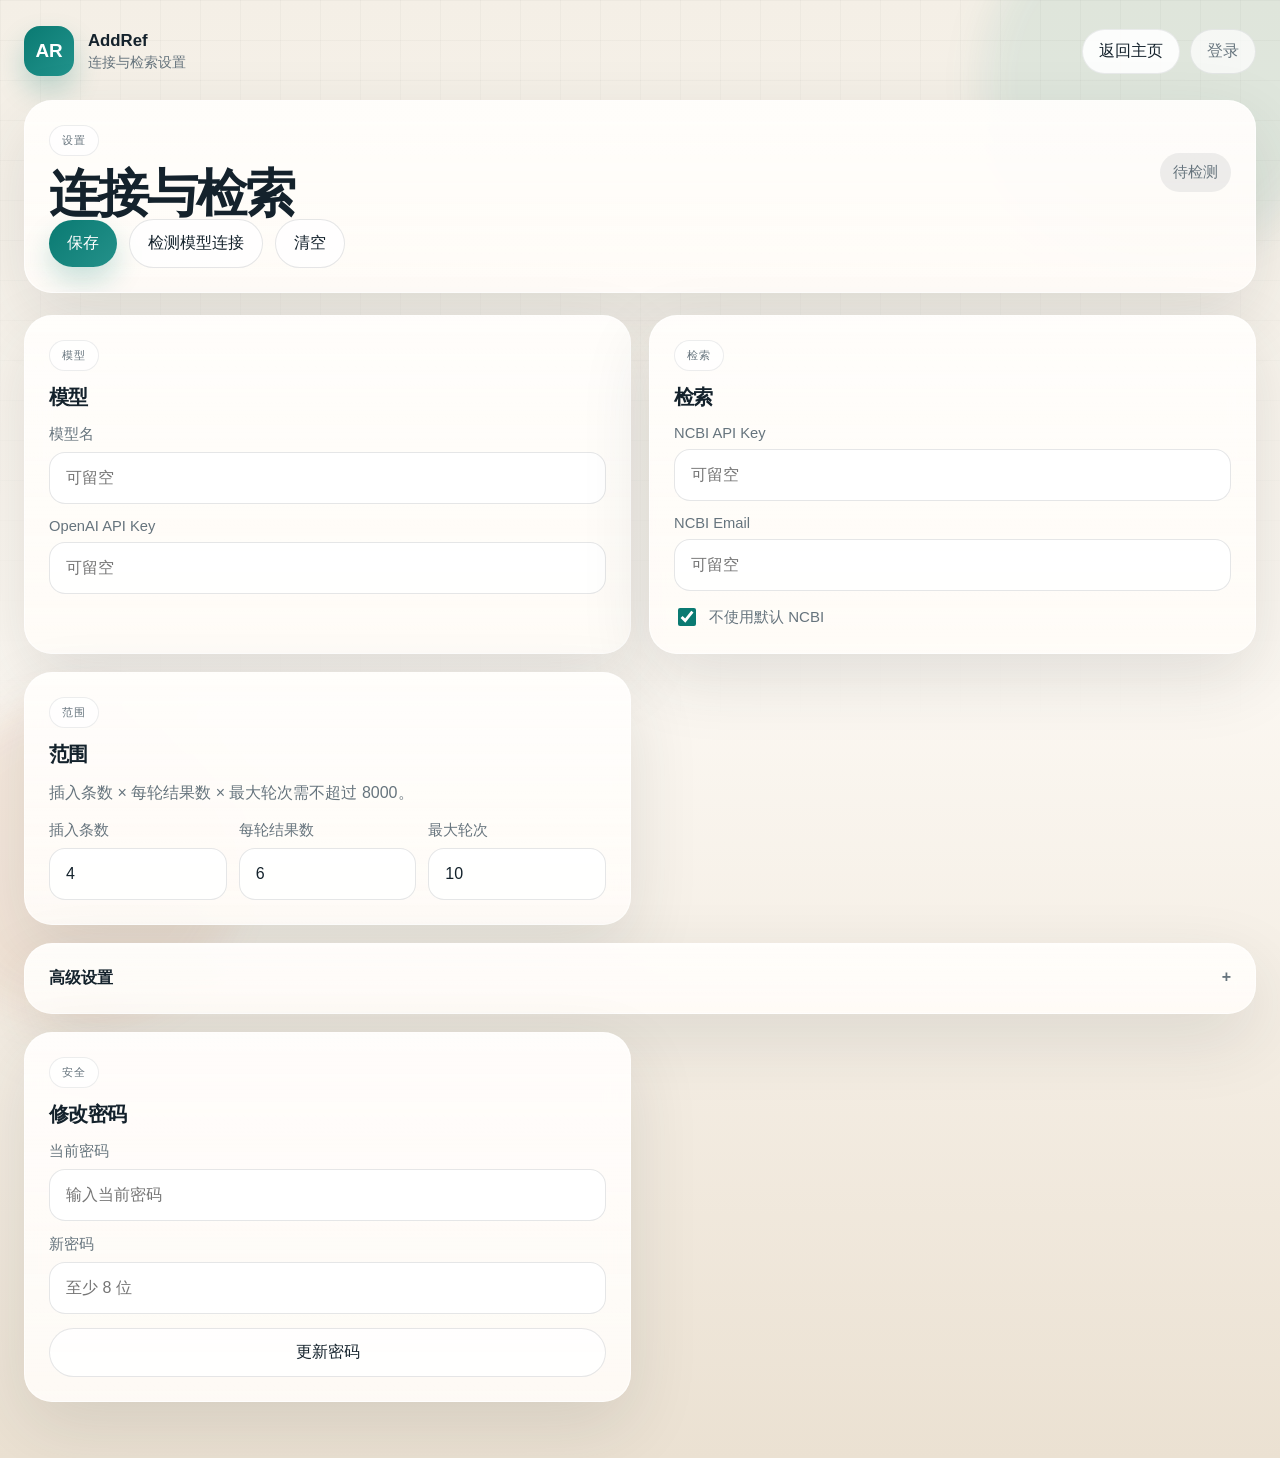
==== static/settings.html @ 5327ff35 "Initial public release" ====
<!DOCTYPE html>
<html lang="zh-CN">
<head>
  <meta charset="UTF-8">
  <meta name="viewport" content="width=device-width, initial-scale=1.0">
  <title>AddRef | Settings</title>
  <link rel="stylesheet" href="/static/styles.css">
</head>
<body class="app-settings">
  <div class="canvas canvas-grid" aria-hidden="true"></div>
  <div class="canvas canvas-glow-a" aria-hidden="true"></div>
  <div class="canvas canvas-glow-b" aria-hidden="true"></div>

  <header class="site-header">
    <a class="brand-mark" href="/">
      <span class="brand-box">AR</span>
      <span class="brand-copy">
        <strong>AddRef</strong>
        <small>连接与检索设置</small>
      </span>
    </a>
    <nav class="site-nav">
      <a class="nav-link nav-link-strong" href="/">返回主页</a>
      <span class="nav-user hidden" id="session-email"></span>
      <a class="nav-link" href="/auth" id="auth-link">登录</a>
      <button type="button" class="nav-link nav-button hidden" id="logout-button">退出</button>
    </nav>
  </header>

  <main class="settings-page-shell">
    <section class="panel settings-header-panel">
      <div class="settings-header-main">
        <div>
          <span class="section-kicker">设置</span>
          <h1>连接与检索</h1>
        </div>
        <div class="status-badge" id="test-status">待检测</div>
      </div>
      <div class="action-row">
        <button type="button" class="primary-button" id="save-settings">保存</button>
        <button type="button" class="ghost-button" id="test-model">检测模型连接</button>
        <button type="button" class="ghost-button" id="clear-settings">清空</button>
      </div>
      <div class="message-strip" id="settings-message"></div>
    </section>

    <section class="settings-grid">
      <article class="panel settings-card">
        <div class="panel-head compact-head">
          <div>
            <span class="section-kicker">模型</span>
            <h2>模型</h2>
          </div>
        </div>
        <div class="settings-fields">
          <label class="field">
            <span>模型名</span>
            <input id="model" type="text" placeholder="可留空">
          </label>
          <label class="field">
            <span>OpenAI API Key</span>
            <input id="openai-key" type="password" placeholder="可留空">
          </label>
        </div>
      </article>

      <article class="panel settings-card">
        <div class="panel-head compact-head">
          <div>
            <span class="section-kicker">检索</span>
            <h2>检索</h2>
          </div>
        </div>
        <div class="settings-fields">
          <label class="field">
            <span>NCBI API Key</span>
            <input id="ncbi-key" type="password" placeholder="可留空">
          </label>
          <label class="field">
            <span>NCBI Email</span>
            <input id="ncbi-email" type="email" placeholder="可留空">
          </label>
          <label class="toggle-line">
            <input id="disable-default-ncbi" type="checkbox">
            <span>不使用默认 NCBI</span>
          </label>
        </div>
      </article>

      <article class="panel settings-card">
        <div class="panel-head compact-head">
          <div>
            <span class="section-kicker">范围</span>
            <h2>范围</h2>
          </div>
        </div>
        <p class="panel-copy">插入条数 × 每轮结果数 × 最大轮次需不超过 8000。</p>
        <div class="numeric-grid">
          <label class="field">
            <span>插入条数</span>
            <input id="max-targets" type="number" min="1" max="80" value="4">
          </label>
          <label class="field">
            <span>每轮结果数</span>
            <input id="results-per-query" type="number" min="3" max="20" value="6">
          </label>
          <label class="field">
            <span>最大轮次</span>
            <input id="max-attempts" type="number" min="1" max="20" value="10">
          </label>
        </div>
      </article>

      <article class="panel settings-card advanced-card">
        <details class="advanced-panel">
          <summary>高级设置</summary>
          <div class="settings-fields top-gap">
            <label class="field">
              <span>Base URL</span>
              <input id="base-url" type="url" placeholder="可留空">
            </label>
            <label class="field">
              <span>API Mode</span>
              <select id="api-mode">
                <option value="auto">自动优先 chat/completions</option>
                <option value="chat_completions">v1/chat/completions</option>
                <option value="responses">v1/responses</option>
              </select>
            </label>
          </div>
          </details>
        </article>

      <article class="panel settings-card">
        <div class="panel-head compact-head">
          <div>
            <span class="section-kicker">安全</span>
            <h2>修改密码</h2>
          </div>
        </div>
        <div class="settings-fields">
          <label class="field">
            <span>当前密码</span>
            <input id="current-password" type="password" placeholder="输入当前密码">
          </label>
          <label class="field">
            <span>新密码</span>
            <input id="new-password" type="password" placeholder="至少 8 位">
          </label>
          <button type="button" class="ghost-button" id="change-password">更新密码</button>
        </div>
      </article>
    </section>
  </main>

  <script src="/static/config-store.js"></script>
  <script src="/static/session-client.js"></script>
  <script src="/static/settings.js"></script>
</body>
</html>
---- static/styles.css ----
:root {
  --bg: #f4efe6;
  --bg-deep: #ebe1d2;
  --surface: rgba(255, 251, 246, 0.9);
  --surface-strong: rgba(255, 255, 255, 0.96);
  --ink: #14222c;
  --ink-soft: #66747d;
  --line: rgba(20, 34, 44, 0.11);
  --line-strong: rgba(20, 34, 44, 0.18);
  --accent: #0a7a72;
  --accent-deep: #085c56;
  --accent-soft: rgba(10, 122, 114, 0.1);
  --warm: #cb7446;
  --warm-soft: rgba(203, 116, 70, 0.13);
  --shadow: 0 24px 70px rgba(41, 46, 52, 0.12);
  --radius-xl: 28px;
  --radius-lg: 22px;
  --radius-md: 16px;
}

* {
  box-sizing: border-box;
}

html,
body {
  margin: 0;
  min-height: 100%;
}

body {
  font-family: "IBM Plex Sans SC", "Avenir Next", "Segoe UI Variable", "PingFang SC", sans-serif;
  color: var(--ink);
  background: linear-gradient(180deg, var(--bg) 0%, #fbf7f1 48%, var(--bg-deep) 100%);
}

button,
input,
select,
textarea {
  font: inherit;
}

a {
  color: inherit;
  text-decoration: none;
}

.hidden {
  display: none !important;
}

.canvas {
  position: fixed;
  inset: 0;
  pointer-events: none;
}

.canvas-grid {
  background-image:
    linear-gradient(rgba(20, 34, 44, 0.04) 1px, transparent 1px),
    linear-gradient(90deg, rgba(20, 34, 44, 0.04) 1px, transparent 1px);
  background-size: 40px 40px;
  mask-image: linear-gradient(180deg, rgba(0, 0, 0, 0.7), transparent 85%);
}

.canvas-glow-a,
.canvas-glow-b {
  border-radius: 999px;
  filter: blur(20px);
  opacity: 0.55;
}

.canvas-glow-a {
  inset: auto auto -120px -80px;
  width: 320px;
  height: 320px;
  background: rgba(203, 116, 70, 0.18);
}

.canvas-glow-b {
  inset: -100px -60px auto auto;
  width: 360px;
  height: 360px;
  background: rgba(10, 122, 114, 0.16);
}

.site-header,
.workspace-shell,
.settings-page-shell {
  position: relative;
  z-index: 1;
}

.site-header {
  max-width: 1320px;
  margin: 0 auto;
  padding: 26px 24px 12px;
  display: flex;
  justify-content: space-between;
  align-items: center;
  gap: 16px;
}

.brand-mark {
  display: inline-flex;
  align-items: center;
  gap: 14px;
}

.brand-box {
  width: 50px;
  height: 50px;
  display: grid;
  place-items: center;
  border-radius: 16px;
  background: linear-gradient(135deg, var(--accent), #22938c);
  color: #fff;
  font-size: 1.18rem;
  font-weight: 700;
  box-shadow: 0 14px 28px rgba(10, 122, 114, 0.24);
}

.brand-copy {
  display: grid;
  gap: 2px;
}

.brand-copy strong {
  font-size: 1.05rem;
}

.brand-copy small {
  color: var(--ink-soft);
  font-size: 0.9rem;
}

.site-nav {
  display: flex;
  flex-wrap: wrap;
  gap: 10px;
}

.nav-link {
  padding: 11px 16px;
  border-radius: 999px;
  background: rgba(255, 255, 255, 0.7);
  border: 1px solid rgba(20, 34, 44, 0.08);
  color: var(--ink-soft);
}

.nav-link-strong {
  color: var(--ink);
  background: rgba(255, 255, 255, 0.9);
}

.nav-button {
  appearance: none;
}

.nav-user {
  display: inline-flex;
  align-items: center;
  gap: 8px;
  padding: 11px 14px;
  border-radius: 999px;
  background: rgba(20, 34, 44, 0.92);
  color: rgba(255, 255, 255, 0.9);
  font-size: 0.92rem;
}

.workspace-shell,
.settings-page-shell {
  max-width: 1320px;
  margin: 0 auto;
  padding: 12px 24px 56px;
}

.workspace-shell {
  display: grid;
  gap: 22px;
}

.workspace-grid {
  display: grid;
  grid-template-columns: minmax(0, 1fr) 320px;
  gap: 22px;
  align-items: start;
}

.settings-page-shell {
  display: grid;
  gap: 22px;
}

.auth-shell {
  position: relative;
  z-index: 1;
  max-width: 1320px;
  margin: 0 auto;
  padding: 20px 24px 56px;
}

.settings-grid {
  display: grid;
  grid-template-columns: repeat(2, minmax(0, 1fr));
  gap: 18px;
}

.panel {
  overflow: hidden;
  border: 1px solid rgba(255, 255, 255, 0.6);
  border-radius: var(--radius-xl);
  background:
    linear-gradient(180deg, rgba(255, 255, 255, 0.62), rgba(255, 255, 255, 0.25)),
    var(--surface);
  box-shadow: var(--shadow);
  backdrop-filter: blur(12px);
}

.studio-panel,
.side-panel,
.progress-panel,
.result-panel,
.trace-panel,
.settings-header-panel,
.settings-card {
  padding: 24px;
}

.side-panel {
  position: sticky;
  top: 22px;
}

.panel-head {
  display: flex;
  justify-content: space-between;
  align-items: start;
  gap: 16px;
  margin-bottom: 18px;
}

.compact-head {
  margin-bottom: 14px;
}

.section-kicker {
  display: inline-flex;
  padding: 7px 12px;
  border-radius: 999px;
  background: rgba(255, 255, 255, 0.78);
  border: 1px solid rgba(20, 34, 44, 0.08);
  color: var(--ink-soft);
  text-transform: uppercase;
  letter-spacing: 0.07em;
  font-size: 11px;
}

.studio-panel h1,
.settings-header-main h1 {
  margin: 12px 0 0;
  font-family: "Iowan Old Style", "Palatino Linotype", "Noto Serif SC", serif;
  font-size: clamp(2rem, 4vw, 3.2rem);
  line-height: 1;
  letter-spacing: -0.04em;
}

.result-panel h2,
.trace-panel h2,
.settings-card h2 {
  margin: 12px 0 0;
  font-size: 1.28rem;
  letter-spacing: -0.03em;
}

.field {
  display: grid;
  gap: 8px;
}

.field span {
  color: var(--ink-soft);
  font-size: 0.92rem;
}

.field input,
.field select,
.field textarea {
  width: 100%;
  border: 1px solid var(--line);
  border-radius: var(--radius-md);
  background: var(--surface-strong);
  color: var(--ink);
  outline: none;
  transition: border-color 160ms ease, box-shadow 160ms ease;
}

.field input,
.field select {
  min-height: 52px;
  padding: 0 16px;
}

.field textarea {
  min-height: 420px;
  padding: 18px 18px 20px;
  resize: vertical;
  line-height: 1.82;
}

.field input:focus,
.field select:focus,
.field textarea:focus {
  border-color: rgba(10, 122, 114, 0.42);
  box-shadow: 0 0 0 4px rgba(10, 122, 114, 0.08);
}

.action-row,
.toolbar,
.settings-header-main {
  display: flex;
  flex-wrap: wrap;
  gap: 12px;
  align-items: center;
}

.settings-header-main {
  justify-content: space-between;
}

.primary-button,
.ghost-button,
.secondary-link {
  border: none;
  border-radius: 999px;
  padding: 13px 18px;
  cursor: pointer;
  transition: transform 160ms ease, box-shadow 160ms ease, opacity 160ms ease;
}

.primary-button {
  background: linear-gradient(135deg, var(--accent), #24918a);
  color: #fff;
  box-shadow: 0 14px 28px rgba(10, 122, 114, 0.22);
}

.primary-button.compact {
  padding-inline: 16px;
}

.compact-button {
  padding-inline: 16px;
}

.ghost-button,
.secondary-link {
  background: rgba(255, 255, 255, 0.84);
  border: 1px solid var(--line);
  color: var(--ink);
}

.primary-button:hover,
.ghost-button:hover,
.secondary-link:hover,
.nav-link:hover {
  transform: translateY(-1px);
}

.primary-button:disabled,
.ghost-button:disabled {
  opacity: 0.46;
  cursor: not-allowed;
  transform: none;
  box-shadow: none;
}

.primary-block {
  width: 100%;
  justify-content: center;
}

.status-badge {
  padding: 10px 13px;
  border-radius: 999px;
  background: rgba(20, 34, 44, 0.07);
  color: var(--ink-soft);
  font-size: 0.92rem;
}

.status-badge.running {
  background: var(--accent-soft);
  color: var(--accent-deep);
}

.status-badge.done {
  background: rgba(44, 145, 94, 0.12);
  color: #196b44;
}

.status-badge.error {
  background: rgba(186, 63, 46, 0.12);
  color: #8c2e21;
}

.message-strip {
  display: none;
  margin-top: 16px;
  padding: 14px 16px;
  border-radius: var(--radius-md);
  background: rgba(255, 255, 255, 0.78);
  border: 1px solid var(--line);
  line-height: 1.7;
}

.message-strip.visible {
  display: block;
}

.message-strip.success {
  background: rgba(44, 145, 94, 0.08);
  border-color: rgba(44, 145, 94, 0.16);
  color: #196b44;
}

.message-strip.error {
  background: rgba(186, 63, 46, 0.08);
  border-color: rgba(186, 63, 46, 0.16);
  color: #8c2e21;
}

.side-stack {
  display: grid;
  gap: 20px;
}

.side-block {
  display: grid;
  gap: 12px;
}

.side-notes {
  display: grid;
  gap: 10px;
}

.account-card {
  padding: 16px;
  border-radius: var(--radius-md);
  background: rgba(255, 255, 255, 0.84);
  border: 1px solid var(--line);
}

.account-card strong {
  display: block;
  margin-bottom: 6px;
  font-size: 0.96rem;
}

.account-card span {
  color: var(--ink-soft);
  font-size: 0.9rem;
}

.note-card {
  padding: 14px 16px;
  border-radius: var(--radius-md);
  background: rgba(18, 29, 36, 0.92);
  color: rgba(244, 248, 247, 0.92);
}

.note-card strong {
  display: block;
  margin-bottom: 4px;
  font-size: 0.95rem;
}

.note-card span {
  color: rgba(244, 248, 247, 0.7);
  font-size: 0.9rem;
}

.results-grid {
  display: grid;
  grid-template-columns: minmax(0, 1.08fr) minmax(360px, 0.92fr);
  gap: 22px;
}

.progress-panel {
  display: grid;
  gap: 18px;
}

.progress-percent {
  min-width: 74px;
  padding: 10px 14px;
  border-radius: 999px;
  background: rgba(15, 23, 28, 0.92);
  color: rgba(255, 255, 255, 0.92);
  text-align: center;
  font-size: 0.98rem;
  font-weight: 700;
}

.progress-overview {
  display: grid;
  gap: 14px;
}

.progress-track {
  position: relative;
  height: 14px;
  overflow: hidden;
  border-radius: 999px;
  background: rgba(20, 34, 44, 0.08);
  border: 1px solid rgba(20, 34, 44, 0.06);
}

.progress-fill {
  height: 100%;
  width: 0;
  border-radius: inherit;
  background: linear-gradient(90deg, var(--accent), #52b1a4);
  box-shadow: 0 10px 22px rgba(10, 122, 114, 0.2);
  transition: width 280ms ease;
}

.progress-copy {
  display: grid;
  gap: 6px;
}

.progress-copy strong {
  font-size: 1rem;
}

.progress-copy span {
  color: var(--ink-soft);
  line-height: 1.7;
  word-break: break-word;
}

.progress-history {
  display: grid;
  gap: 10px;
}

.progress-actions {
  display: flex;
  justify-content: flex-start;
}

.progress-entry {
  display: grid;
  grid-template-columns: 92px minmax(0, 1fr);
  gap: 12px;
  align-items: start;
  padding: 12px 14px;
  border-radius: 16px;
  background: rgba(255, 255, 255, 0.8);
  border: 1px solid var(--line);
}

.progress-entry span {
  color: var(--ink-soft);
  font-size: 0.88rem;
}

.progress-entry strong {
  line-height: 1.6;
}

.output-box {
  margin: 0;
  min-height: 420px;
  padding: 20px;
  border-radius: 24px;
  background: rgba(15, 23, 28, 0.96);
  color: #eef4f2;
  white-space: pre-wrap;
  word-break: break-word;
  line-height: 1.85;
  overflow: auto;
}

.output-box.empty,
.empty-state {
  color: var(--ink-soft);
  background: rgba(255, 255, 255, 0.72);
}

.reference-list,
.trace-list,
.settings-fields {
  display: grid;
  gap: 14px;
}

.reference-card,
.trace-card {
  padding: 18px;
  border-radius: 18px;
  background: rgba(255, 255, 255, 0.8);
  border: 1px solid var(--line);
}

.reference-card header,
.trace-card header {
  display: flex;
  justify-content: space-between;
  align-items: start;
  gap: 12px;
}

.reference-card h3,
.trace-card h3 {
  margin: 0;
  font-size: 1rem;
  line-height: 1.55;
}

.reference-card p,
.trace-card p {
  margin: 8px 0 0;
  color: var(--ink-soft);
  line-height: 1.7;
}

.reference-meta {
  display: flex;
  flex-wrap: wrap;
  gap: 8px;
  margin-top: 12px;
}

.reference-meta span,
.attempt-pill {
  padding: 6px 10px;
  border-radius: 999px;
  background: rgba(20, 34, 44, 0.06);
  font-size: 0.86rem;
  color: var(--ink-soft);
}

.reference-check {
  width: 18px;
  height: 18px;
  accent-color: var(--accent);
}

.trace-card details {
  margin-top: 12px;
  padding-top: 12px;
  border-top: 1px solid var(--line);
}

.trace-card summary {
  cursor: pointer;
  color: var(--accent-deep);
}

.attempt-list {
  display: grid;
  gap: 10px;
  margin-top: 12px;
}

.attempt-item {
  padding: 14px;
  border-radius: 14px;
  background: rgba(10, 122, 114, 0.05);
  border: 1px solid rgba(10, 122, 114, 0.11);
}

.attempt-item.retry {
  background: rgba(203, 116, 70, 0.07);
  border-color: rgba(203, 116, 70, 0.13);
}

.attempt-item h4 {
  margin: 0 0 8px;
  font-size: 0.95rem;
}

.attempt-item p {
  margin: 6px 0 0;
}

.ref-marker {
  display: inline-flex;
  margin: 0 1px;
  padding: 0 7px;
  border-radius: 999px;
  background: rgba(10, 122, 114, 0.24);
  color: #90f0e8;
}

.numeric-grid {
  display: grid;
  grid-template-columns: repeat(3, minmax(0, 1fr));
  gap: 12px;
}

.toggle-line {
  display: inline-flex;
  align-items: center;
  gap: 10px;
  color: var(--ink-soft);
  font-size: 0.94rem;
}

.toggle-line input {
  width: 18px;
  height: 18px;
  accent-color: var(--accent);
}

.advanced-card {
  grid-column: span 2;
}

.advanced-panel summary {
  cursor: pointer;
  list-style: none;
  font-weight: 600;
}

.advanced-panel summary::-webkit-details-marker {
  display: none;
}

.advanced-panel summary::after {
  content: "+";
  float: right;
  color: var(--ink-soft);
}

.advanced-panel[open] summary::after {
  content: "-";
}

.top-gap {
  margin-top: 16px;
}

.auth-panel {
  padding: 24px;
}

.auth-grid {
  display: grid;
  grid-template-columns: repeat(3, minmax(0, 1fr));
  gap: 18px;
}

.auth-card {
  display: grid;
  gap: 14px;
  padding: 18px;
  border-radius: var(--radius-lg);
  background: rgba(255, 255, 255, 0.8);
  border: 1px solid var(--line);
}

.auth-card h1 {
  margin: 0;
  font-size: 1.9rem;
  letter-spacing: -0.03em;
}

.auth-copy {
  margin: -2px 0 2px;
  color: var(--ink-soft);
  line-height: 1.65;
}

.panel-copy {
  margin: -2px 0 14px;
  color: var(--ink-soft);
  line-height: 1.65;
}

.inline-field {
  display: grid;
  grid-template-columns: minmax(0, 1fr) auto;
  gap: 10px;
}

.code-input {
  letter-spacing: 0.16em;
}

@media (max-width: 1120px) {
  .workspace-grid,
  .results-grid,
  .settings-grid,
  .numeric-grid,
  .auth-grid {
    grid-template-columns: 1fr;
  }

  .side-panel {
    position: static;
  }

  .advanced-card {
    grid-column: auto;
  }
}

@media (max-width: 720px) {
  .site-header,
  .workspace-shell,
  .settings-page-shell {
    padding-inline: 16px;
  }

  .studio-panel,
  .side-panel,
  .progress-panel,
  .result-panel,
  .trace-panel,
  .settings-header-panel,
  .settings-card {
    padding: 18px;
  }

  .studio-panel h1,
  .settings-header-main h1 {
    font-size: 2.1rem;
  }

  .field textarea {
    min-height: 280px;
  }

  .inline-field {
    grid-template-columns: 1fr;
  }

  .progress-entry {
    grid-template-columns: 1fr;
    gap: 6px;
  }
}
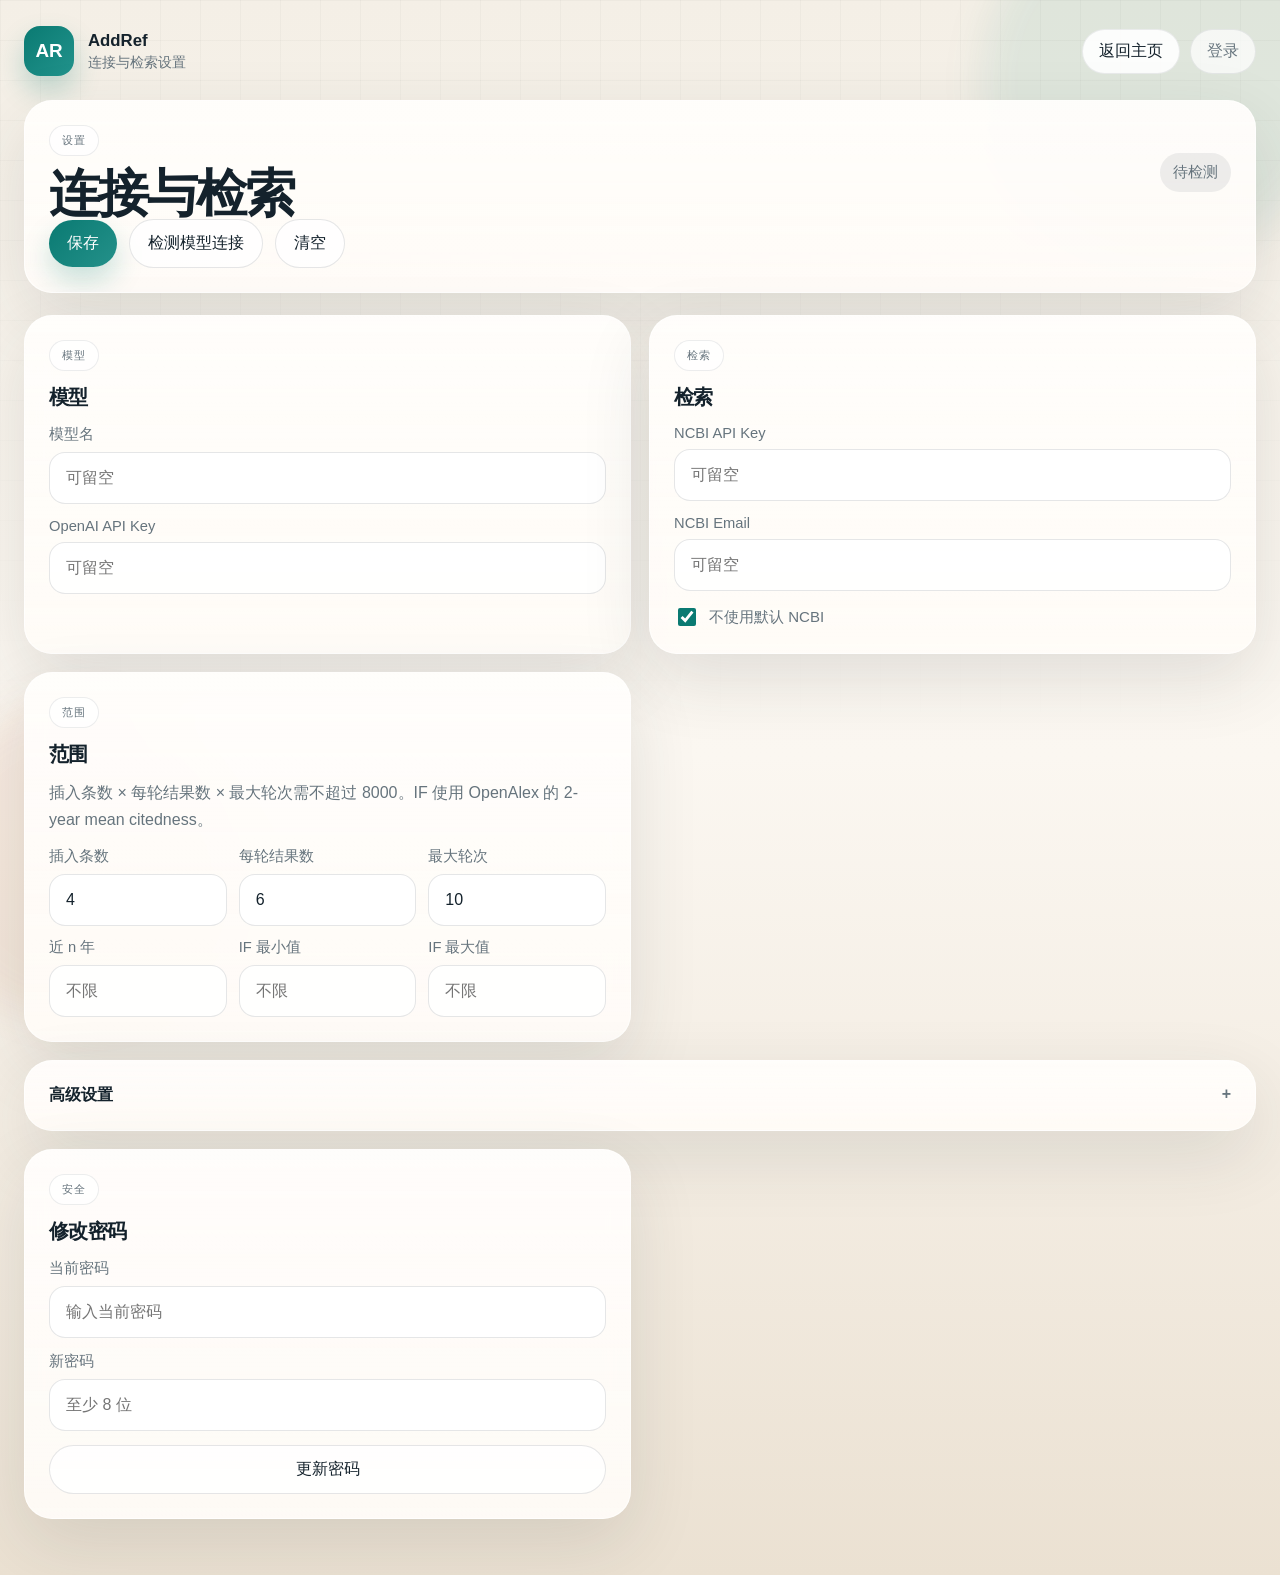
==== commit 982194b0: "Add filtered search and continuation workflow" ====
--- a/static/settings.html
+++ b/static/settings.html
@@ -94,7 +94,7 @@
             <h2>范围</h2>
           </div>
         </div>
-        <p class="panel-copy">插入条数 × 每轮结果数 × 最大轮次需不超过 8000。</p>
+        <p class="panel-copy">插入条数 × 每轮结果数 × 最大轮次需不超过 8000。IF 使用 OpenAlex 的 2-year mean citedness。</p>
         <div class="numeric-grid">
           <label class="field">
             <span>插入条数</span>
@@ -107,6 +107,18 @@
           <label class="field">
             <span>最大轮次</span>
             <input id="max-attempts" type="number" min="1" max="20" value="10">
+          </label>
+          <label class="field">
+            <span>近 n 年</span>
+            <input id="recent-years" type="number" min="1" max="50" placeholder="不限">
+          </label>
+          <label class="field">
+            <span>IF 最小值</span>
+            <input id="impact-factor-min" type="number" min="0" max="500" step="0.1" placeholder="不限">
+          </label>
+          <label class="field">
+            <span>IF 最大值</span>
+            <input id="impact-factor-max" type="number" min="0" max="500" step="0.1" placeholder="不限">
           </label>
         </div>
       </article>
